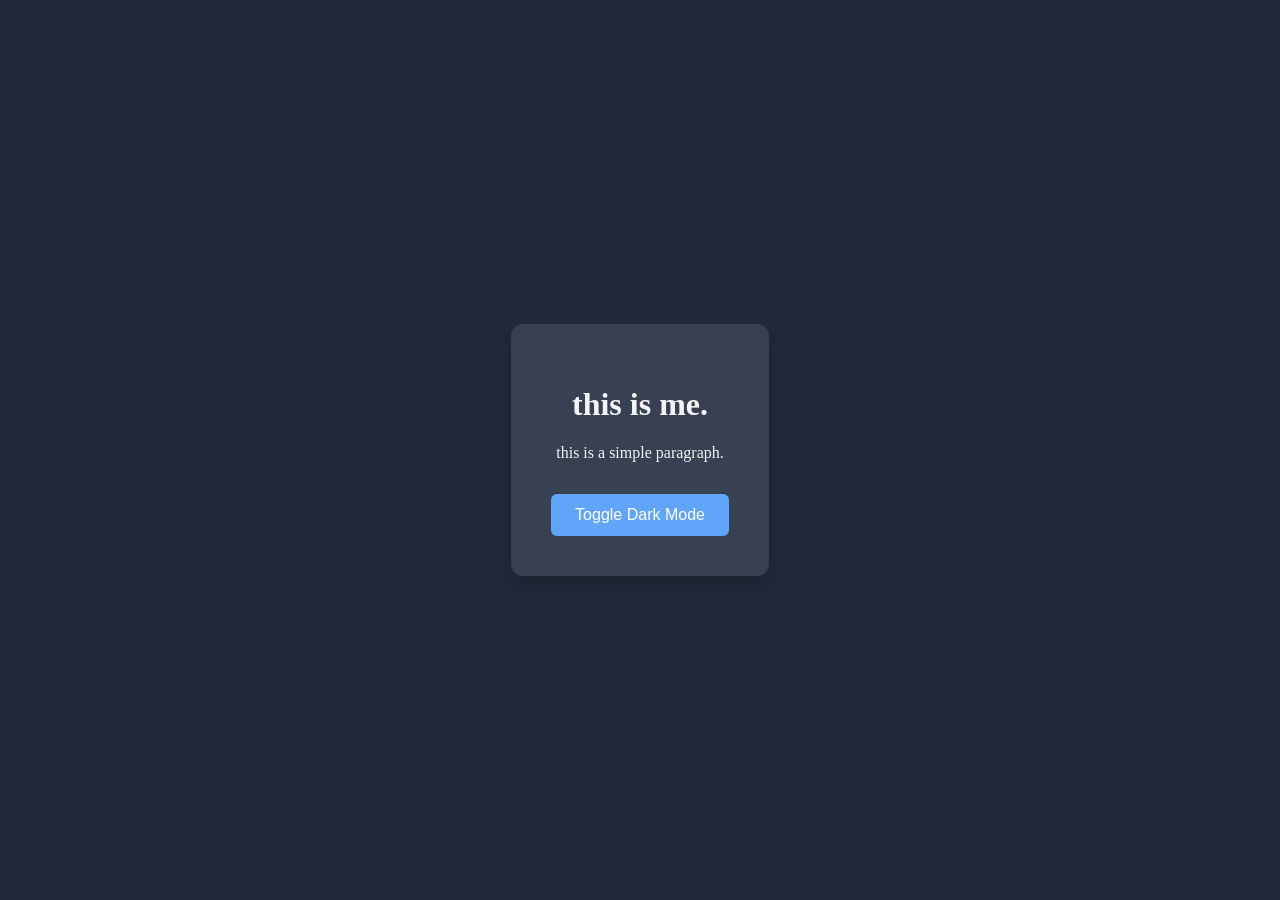
==== index.html @ 1d3a4659 "Update index.html" ====
<!DOCTYPE html>
<html lang="en">
  <head>
    <meta charset="UTF-8">
    <meta name="viewport" content="width=device-width, initial-scale=1.0">

    <title>konjoue or something</title>

    <link rel="stylesheet" href="style.css">
  </head>
  <body class="dark-mode">

    <main class="card">
      <h1 id = "headline">this is me.</h1>
      <p>this is a simple paragraph.</p>

      <button id="themeToggle">Toggle Dark Mode</button>
    </main>

    <script src="script.js"></script>
  </body>
</html>
---- style.css ----
:root 
{
    --bg-color: #f4f4f6;
    --card-bg: #ffffff;
    --text-color: #1f2937;
    --accent-color: #2563eb;
}

body.dark-mode 
{
    --bg-color: #1f2937;
    --card-bg: #374151;
    --text-color: #f4f4f6;
    --accent-color: #60a5fa;
}

body
{
    font-family: Times New Roman, sans-serif;
    background-color: var(--bg-color);
    color: var(--text-color);
    display: flex;
    justify-content: center;
    align-items: center;
    min-height: 100vh;
    margin: 0;
    transition: background-color 0.3s, color 0.3s;
}

.card
{
    background-color: var(--card-bg);
    padding: 2.5rem;
    border-radius: 12px;
    box-shadow: 0 10px 15px -3px rgba(0, 0, 0, 0.1);
    text-align: center;
    max-width: 400px;
}

button
{
    background-color: var(--accent-color);
    color: #ffffff;
    border: none;
    padding: 0.75rem 1.5rem;
    font-size: 1rem;
    border-radius: 6px;
    cursor: pointer;
    margin-top: 1rem;
    transition: opacity 0.2s;
}

button:hover
{
    opacity: 0.9;
}
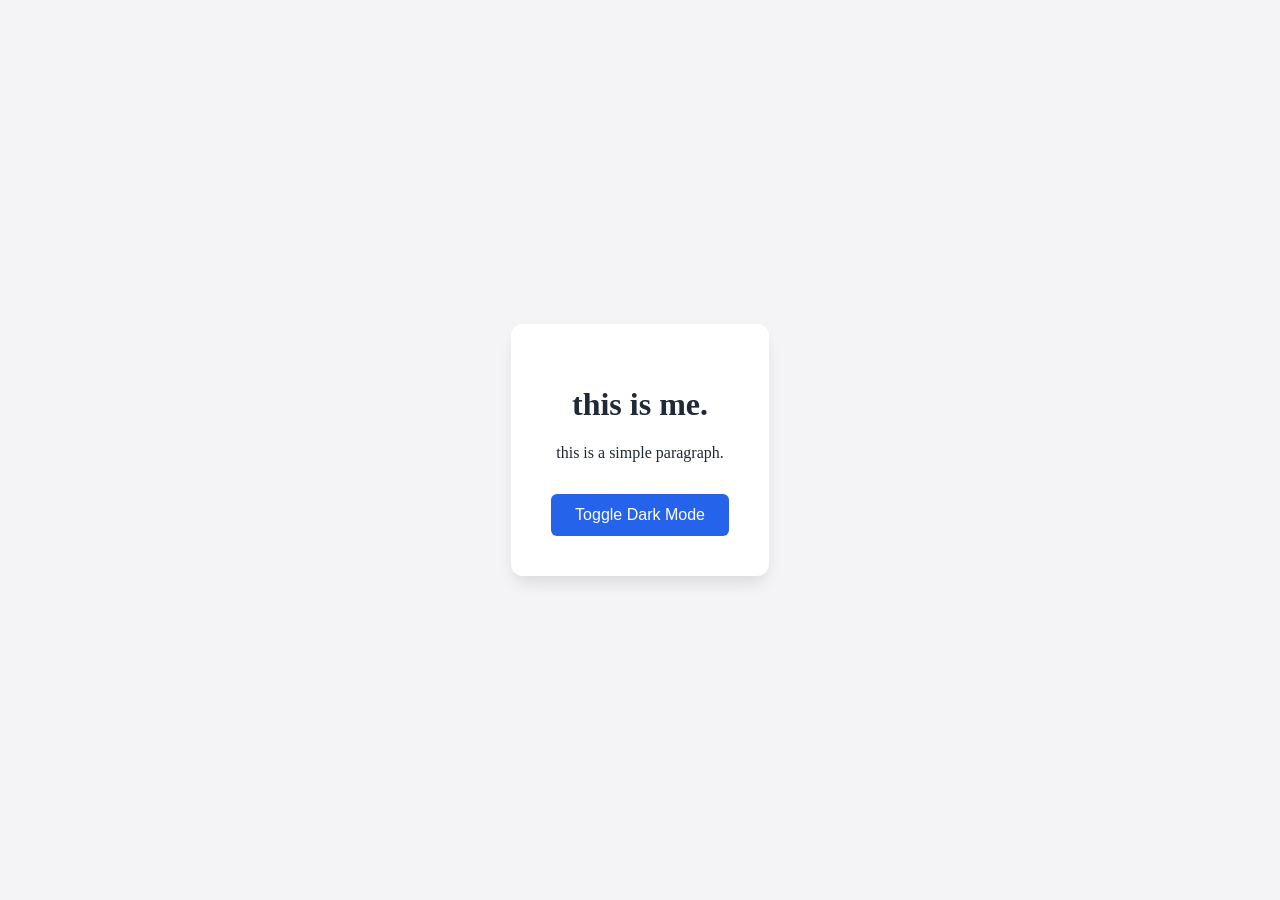
==== commit 0c1b94fa: "Update index.html" ====
--- a/index.html
+++ b/index.html
@@ -8,7 +8,7 @@
 
     <link rel="stylesheet" href="style.css">
   </head>
-  <body class="dark-mode">
+  <body>
 
     <main class="card">
       <h1 id = "headline">this is me.</h1>
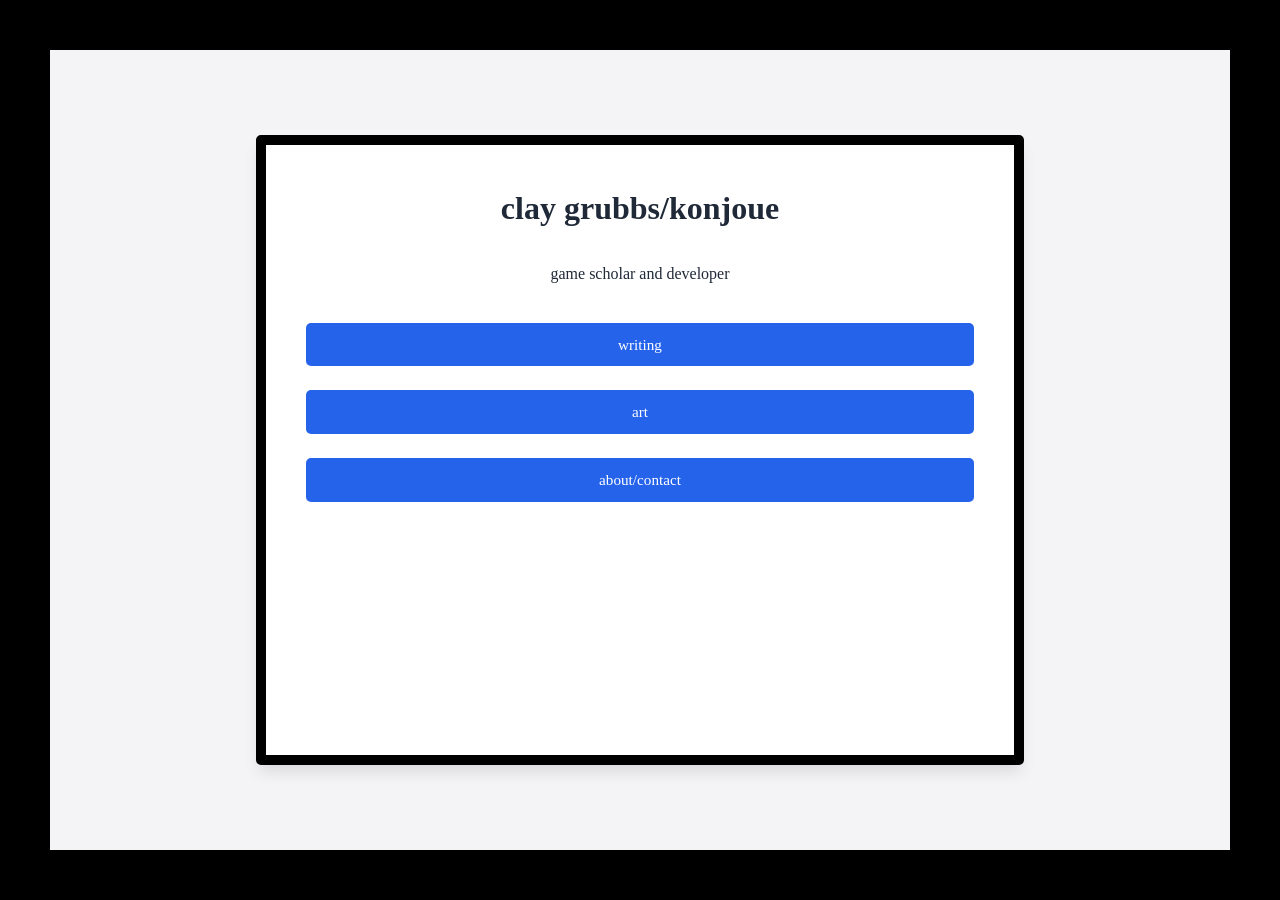
==== commit 6e5c2003: "home screen base layout" ====
--- a/index.html
+++ b/index.html
@@ -11,10 +11,16 @@
   <body>
 
     <main class="card">
-      <h1 id = "headline">this is me.</h1>
-      <p>this is a simple paragraph.</p>
 
-      <button id="themeToggle">Toggle Dark Mode</button>
+      <h1 id = "headline">clay grubbs/konjoue</h1>
+      <p>game scholar and developer</p>
+
+      <div class="btn-container">
+        <a href="writing.html" class="card-btn">writing</a>
+        <a href="art.html" class="card-btn">art</a>
+        <a href="about/contact.html" class="card-btn">about/contact</a>
+      </div>
+
     </main>
 
     <script src="script.js"></script>
--- a/style.css
+++ b/style.css
@@ -16,6 +16,9 @@
 
 body
 {
+    box-sizing: border-box;
+    border: 50px solid black;
+
     font-family: Times New Roman, sans-serif;
     background-color: var(--bg-color);
     color: var(--text-color);
@@ -28,29 +31,66 @@
 }
 
 .card
-{
+  {
+    width: 60vw;
+    height: 70vh; 
+    box-sizing: border-box; 
+
+    /* Add scrollbars inside the card if content overflows on smaller screens */
+    overflow-y: auto;
+
+    border: 10px solid black;
+
+    display: flex;
+    flex-direction: column;
+    align-items: center;
+    justify-content: flex-start;
+  
     background-color: var(--card-bg);
+
     padding: 2.5rem;
-    border-radius: 12px;
+    padding-top: 1.5rem;
+
+    border-radius: 5px;
     box-shadow: 0 10px 15px -3px rgba(0, 0, 0, 0.1);
+
     text-align: center;
-    max-width: 400px;
 }
 
-button
+.btn-container 
 {
-    background-color: var(--accent-color);
-    color: #ffffff;
-    border: none;
-    padding: 0.75rem 1.5rem;
-    font-size: 1rem;
-    border-radius: 6px;
-    cursor: pointer;
-    margin-top: 1rem;
-    transition: opacity 0.2s;
+  display: flex;
+  flex-direction: column;
+  gap: 1.5rem;
+  width: 100%;        
+  margin-top: 1.5rem; 
+  box-sizing: border-box;
 }
 
-button:hover
+.card-btn
+{
+  flex: 1;
+  display: flex;
+  justify-content: center;
+  align-items: center;
+
+  font-family: inherit;
+  margin: 0;
+  width: 100%;
+
+  text-decoration: none;
+  background-color: var(--accent-color);
+  color: white;
+  border: none;
+  padding: 0.8rem 0.5rem;
+  font-size: 0.95rem;
+  border-radius: 5px;
+  cursor: pointer;
+  box-sizing: border-box;
+  transition: opacity 0.2s;
+}
+
+.card-btn:hover
 {
     opacity: 0.9;
 }
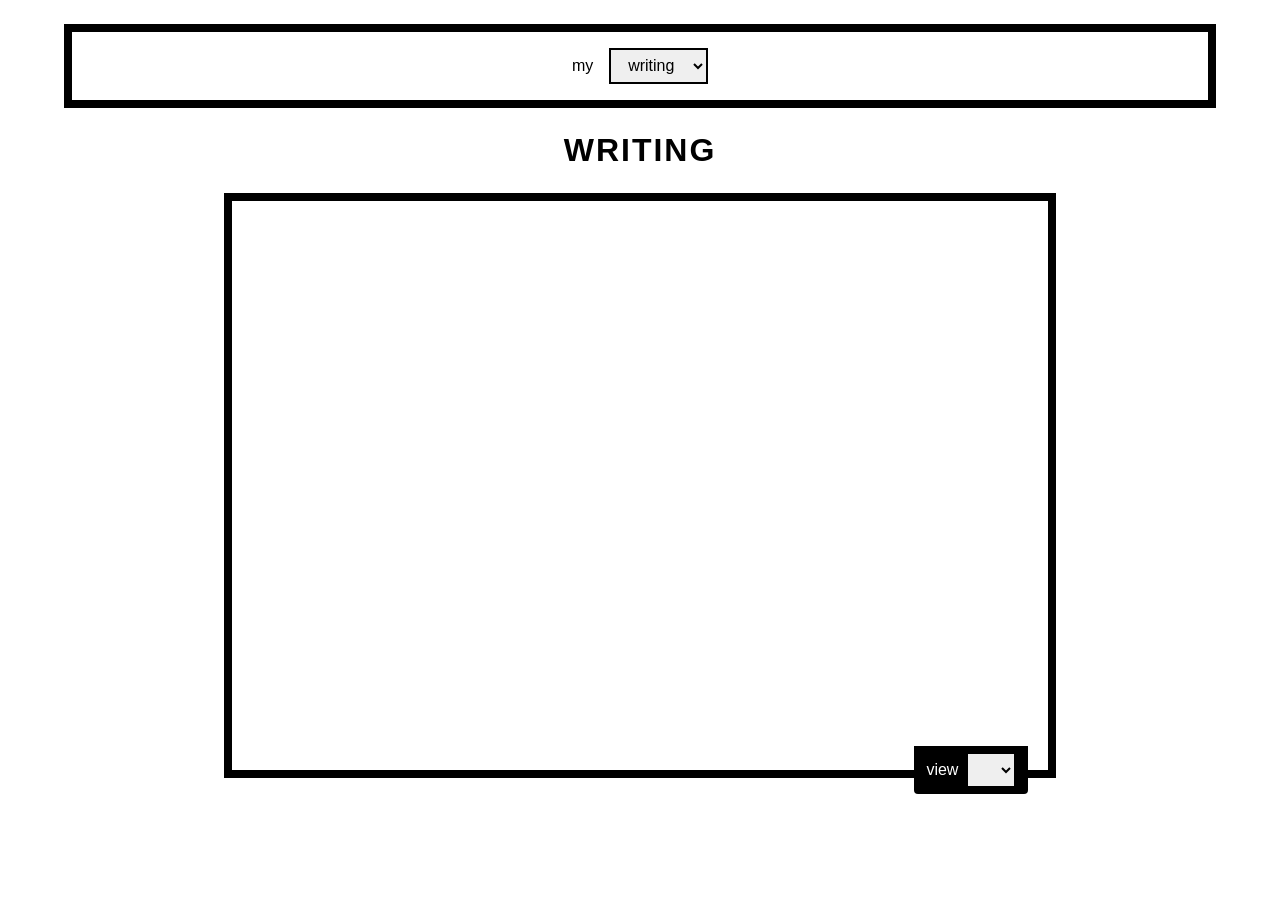
==== commit e56d048f: "different kind of rat" ====
--- a/index.html
+++ b/index.html
@@ -10,19 +10,39 @@
   </head>
   <body>
 
-    <main class="card">
+    <header class="top-nav-card">
 
-      <h1 id = "headline">clay grubbs/konjoue</h1>
-      <p>game scholar and developer</p>
+      <label for="mainCategorySelect">my </label>
+      
+      <select class="dropdown" id="mainCategorySelect">
 
-      <div class="btn-container">
-        <a href="writing.html" class="card-btn">writing</a>
-        <a href="art.html" class="card-btn">art</a>
-        <a href="about/contact.html" class="card-btn">about/contact</a>
-      </div>
+          <option value="writing">writing</option>
+          <option value="art">art</option>
+          <option value="games">games</option>
+      </select>
+    </header>
+
+    <h1 class="section-title" id="mainTitle">writing</h1>
+
+    <main class="pg-container">
+
+      <section class="card central-card">
+        
+        <nav class="card-border-tabs" id="subsectionTabs"></nav>
+
+        <div class="content-display" id="contentDisplay"></div>
+
+        <div class="card-border-bottom">
+          <label for="itemSelect">view </label>
+
+          <select id="itemSelect" class="dropdown"></select>
+        </div>
+
+      </section>
 
     </main>
 
     <script src="script.js"></script>
+    
   </body>
 </html>
--- a/style.css
+++ b/style.css
@@ -1,96 +1,100 @@
-:root 
-{
-    --bg-color: #f4f4f6;
-    --card-bg: #ffffff;
-    --text-color: #1f2937;
-    --accent-color: #2563eb;
+body {
+    background-color: f4f4f4; 
+    font-family: sans-serif;
+    margin: 0;
+    padding: 0;
 }
 
-body.dark-mode 
-{
-    --bg-color: #1f2937;
-    --card-bg: #374151;
-    --text-color: #f4f4f6;
-    --accent-color: #60a5fa;
-}
+.top-nav-card {
+    width: 90vw;
+    margin: 1.5rem auto 0 auto;
+    border: 8px solid black;
+    background-color: white;
+    padding: 1rem 1.5rem;
 
-body
-{
-    box-sizing: border-box;
-    border: 50px solid black;
-
-    font-family: Times New Roman, sans-serif;
-    background-color: var(--bg-color);
-    color: var(--text-color);
     display: flex;
     justify-content: center;
     align-items: center;
-    min-height: 100vh;
-    margin: 0;
-    transition: background-color 0.3s, color 0.3s;
+    gap: 1rem;
+
+    box-sizing: border-box;
 }
 
-.card
-  {
-    width: 60vw;
-    height: 70vh; 
-    box-sizing: border-box; 
+.dropdown {
+    padding: 0.4rem 0.8rem;
+    font-size: 1rem;
+    border: 2px solid black;
+    cursor: pointer;
+}
 
-    /* Add scrollbars inside the card if content overflows on smaller screens */
-    overflow-y: auto;
+.section-title {
+    text-align: center;
+    margin: 1.5rem 0;
+    text-transform: uppercase;
+    letter-spacing: 2px;
+}
 
-    border: 10px solid black;
+.pg-container {
+    display: flex;
+    justify-content: center;
+    width: 100%;
+}
 
+.central-card {
+    position: relative;
+
+    width: 65vw;
+    height: 65vh;
+    border: 8px solid black;
+    background-color: white;
+    box-sizing: border-box;
     display: flex;
     flex-direction: column;
-    align-items: center;
-    justify-content: flex-start;
-  
-    background-color: var(--card-bg);
-
-    padding: 2.5rem;
-    padding-top: 1.5rem;
-
-    border-radius: 5px;
-    box-shadow: 0 10px 15px -3px rgba(0, 0, 0, 0.1);
-
-    text-align: center;
 }
 
-.btn-container 
-{
-  display: flex;
-  flex-direction: column;
-  gap: 1.5rem;
-  width: 100%;        
-  margin-top: 1.5rem; 
-  box-sizing: border-box;
+.card-border-tabs {
+    position: absolute;
+    top: -26px;
+    left: 20px;
+
+    z-index: 2;
+    display: flex;
+    gap: 8px;
 }
 
-.card-btn
-{
-  flex: 1;
-  display: flex;
-  justify-content: center;
-  align-items: center;
+.content-display {
+    flex-grow: 1;
+    padding: 2rem;
+    display: flex;
+    justify-content: center;
+    align-items: center;
 
-  font-family: inherit;
-  margin: 0;
-  width: 100%;
-
-  text-decoration: none;
-  background-color: var(--accent-color);
-  color: white;
-  border: none;
-  padding: 0.8rem 0.5rem;
-  font-size: 0.95rem;
-  border-radius: 5px;
-  cursor: pointer;
-  box-sizing: border-box;
-  transition: opacity 0.2s;
+    overflow: hidden;
+    background-color: fafafa;
 }
 
-.card-btn:hover
-{
-    opacity: 0.9;
+.content-display img {
+    max-width: 100%;
+    max-height: 100%;
+    object-fit: contain;
 }
+
+.content-display iframe {
+    width: 100%;
+    height: 100%;
+    border: none;
+}
+
+.card-border-bottom {
+    position: absolute;
+    bottom: -24px;
+    right: 20px;
+    background: black;
+    color: white;
+    padding: 6px 12px;
+    display: flex;
+    align-items: center;
+    gap: 8px;
+    border-radius: 0 0 4px 4px;
+    z-index: 2;
+}
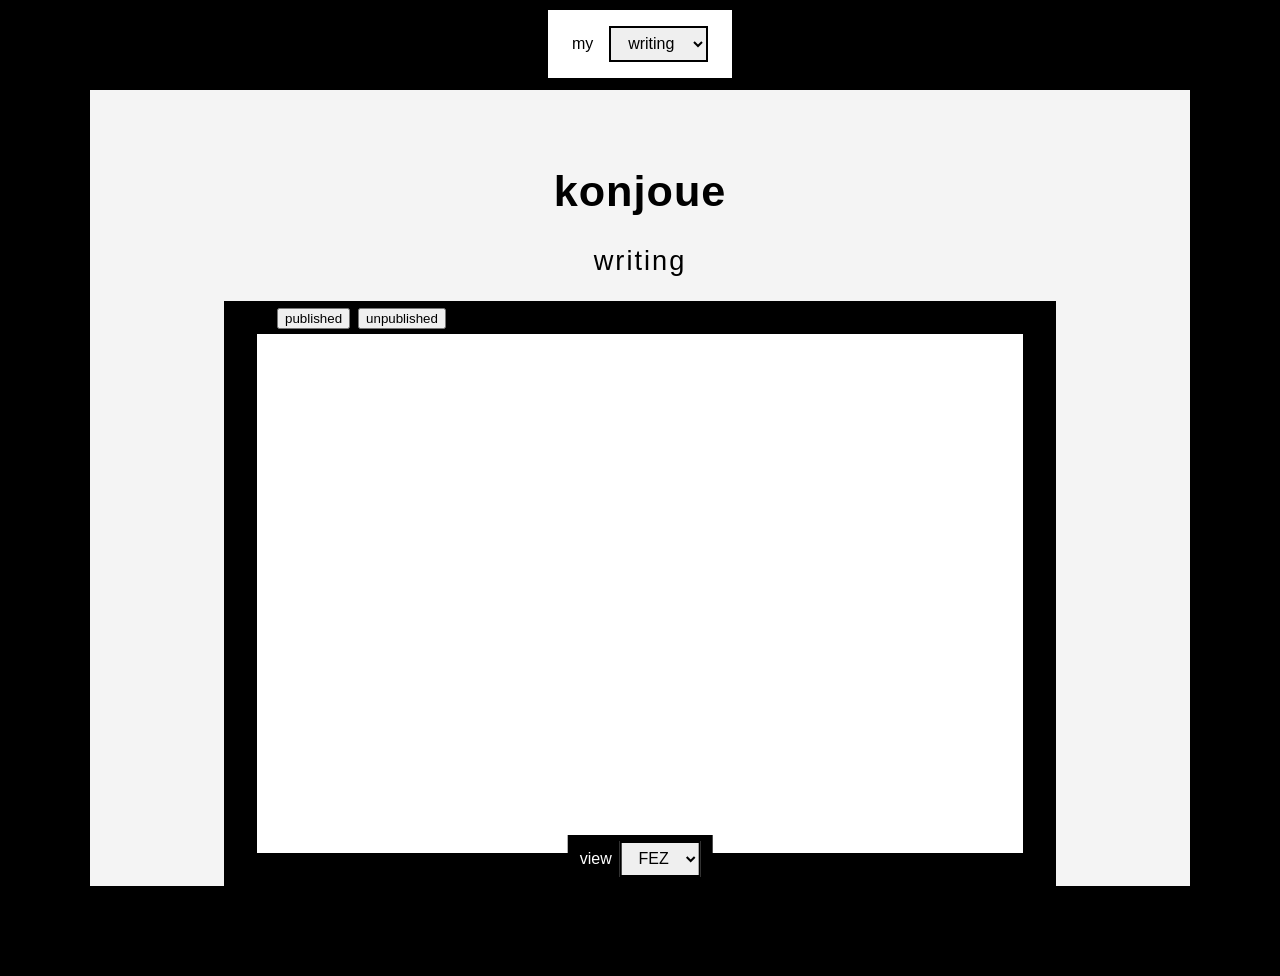
==== commit 95c977d6: "Update index.html" ====
--- a/index.html
+++ b/index.html
@@ -22,7 +22,8 @@
       </select>
     </header>
 
-    <h1 class="section-title" id="mainTitle">writing</h1>
+    <h1 class="name-title">konjoue</h1>
+    <div class="section-title" id="mainTitle">writing</div>
 
     <main class="pg-container">
 
@@ -43,6 +44,6 @@
     </main>
 
     <script src="script.js"></script>
-    
+
   </body>
 </html>
--- a/style.css
+++ b/style.css
@@ -1,14 +1,23 @@
 body {
-    background-color: f4f4f4; 
+    background-color: #f4f4f4; 
     font-family: sans-serif;
     margin: 0;
     padding: 0;
+    min-height: 100vh;
+    box-sizing: border-box;
+
+    border: 90px solid black;
+    position: relative;
 }
 
 .top-nav-card {
-    width: 90vw;
-    margin: 1.5rem auto 0 auto;
+    width: fit-content;
+    margin: 0 auto;
     border: 8px solid black;
+    border-top: none;
+    position: relative;
+    top: -80px;
+    
     background-color: white;
     padding: 1rem 1.5rem;
 
@@ -18,6 +27,14 @@
     gap: 1rem;
 
     box-sizing: border-box;
+}
+
+.name-title {
+    text-align: center;
+    margin-top: 1px;
+    font-weight: bold;
+    font-size: 2.7rem;
+    letter-spacing: 1px;
 }
 
 .dropdown {
@@ -30,7 +47,7 @@
 .section-title {
     text-align: center;
     margin: 1.5rem 0;
-    text-transform: uppercase;
+    font-size: 1.7rem;
     letter-spacing: 2px;
 }
 
@@ -45,7 +62,7 @@
 
     width: 65vw;
     height: 65vh;
-    border: 8px solid black;
+    border: 33px solid black;
     background-color: white;
     box-sizing: border-box;
     display: flex;
@@ -87,8 +104,10 @@
 
 .card-border-bottom {
     position: absolute;
-    bottom: -24px;
-    right: 20px;
+    bottom: -30px;
+    left: 50%;
+    transform: translateX(-50%);
+    
     background: black;
     color: white;
     padding: 6px 12px;
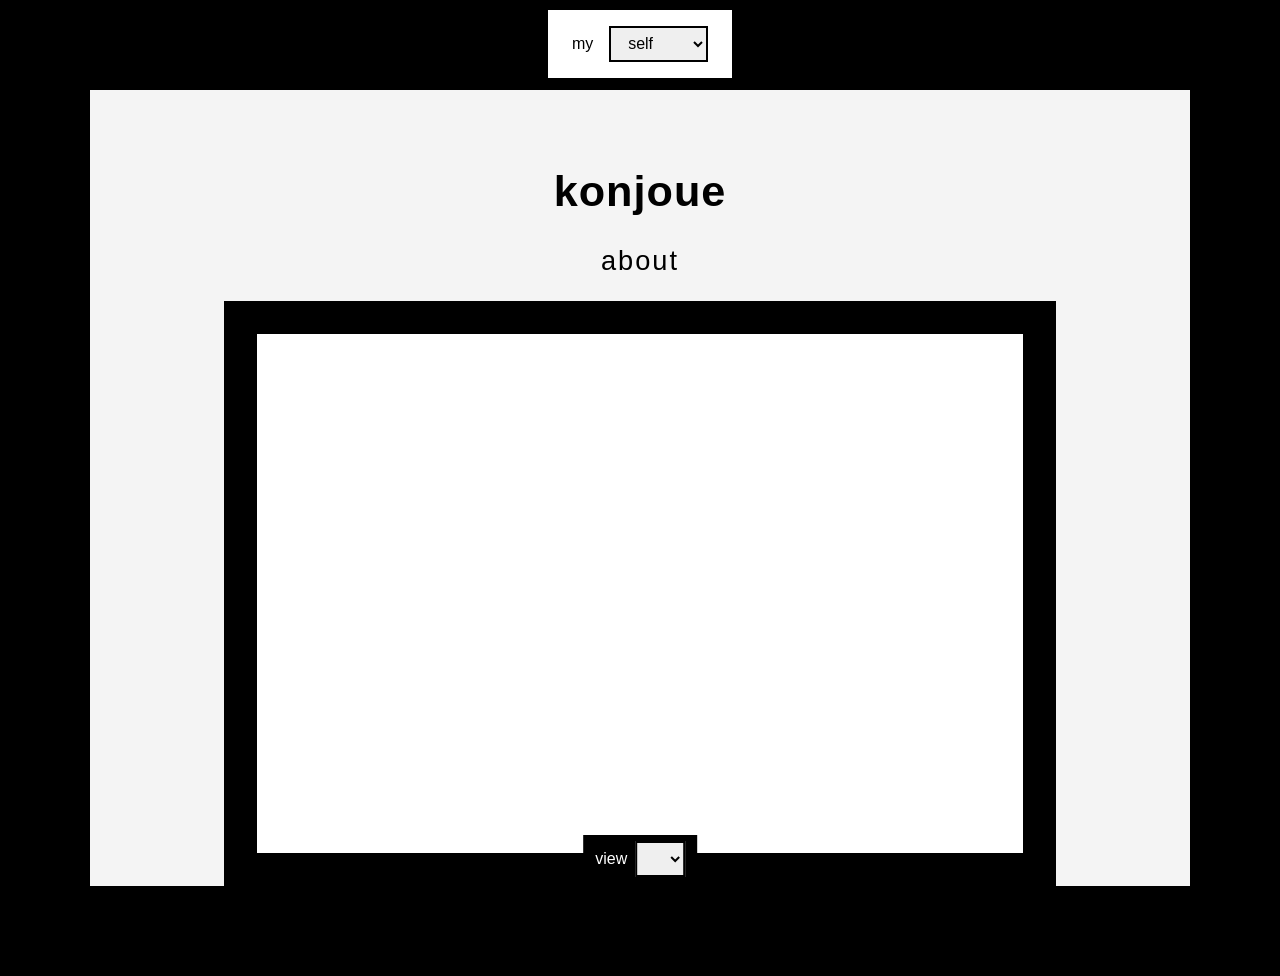
==== commit 9650ac04: "maybe about page" ====
--- a/index.html
+++ b/index.html
@@ -16,6 +16,7 @@
       
       <select class="dropdown" id="mainCategorySelect">
 
+          <option value="about" selected>self</option>
           <option value="writing">writing</option>
           <option value="art">art</option>
           <option value="games">games</option>
@@ -23,7 +24,7 @@
     </header>
 
     <h1 class="name-title">konjoue</h1>
-    <div class="section-title" id="mainTitle">writing</div>
+    <div class="section-title" id="mainTitle">about</div>
 
     <main class="pg-container">
 
--- a/style.css
+++ b/style.css
@@ -116,4 +116,25 @@
     gap: 8px;
     border-radius: 0 0 4px 4px;
     z-index: 2;
+}
+
+.about-container {
+    text-align: center;
+    max-width: 80%;
+    line-height: 1.6;
+}
+
+.profile-pic {
+    width: 120px;
+    height: 120px;
+    border-radius: 50%;
+    border: 4px solid black;
+    margin-bottom: 1rem;
+    object-fit: cover;
+}
+
+.about-container .headline {
+    font-size: 1.1rem;
+    color: #333;
+    margin-bottom: 1rem;
 }
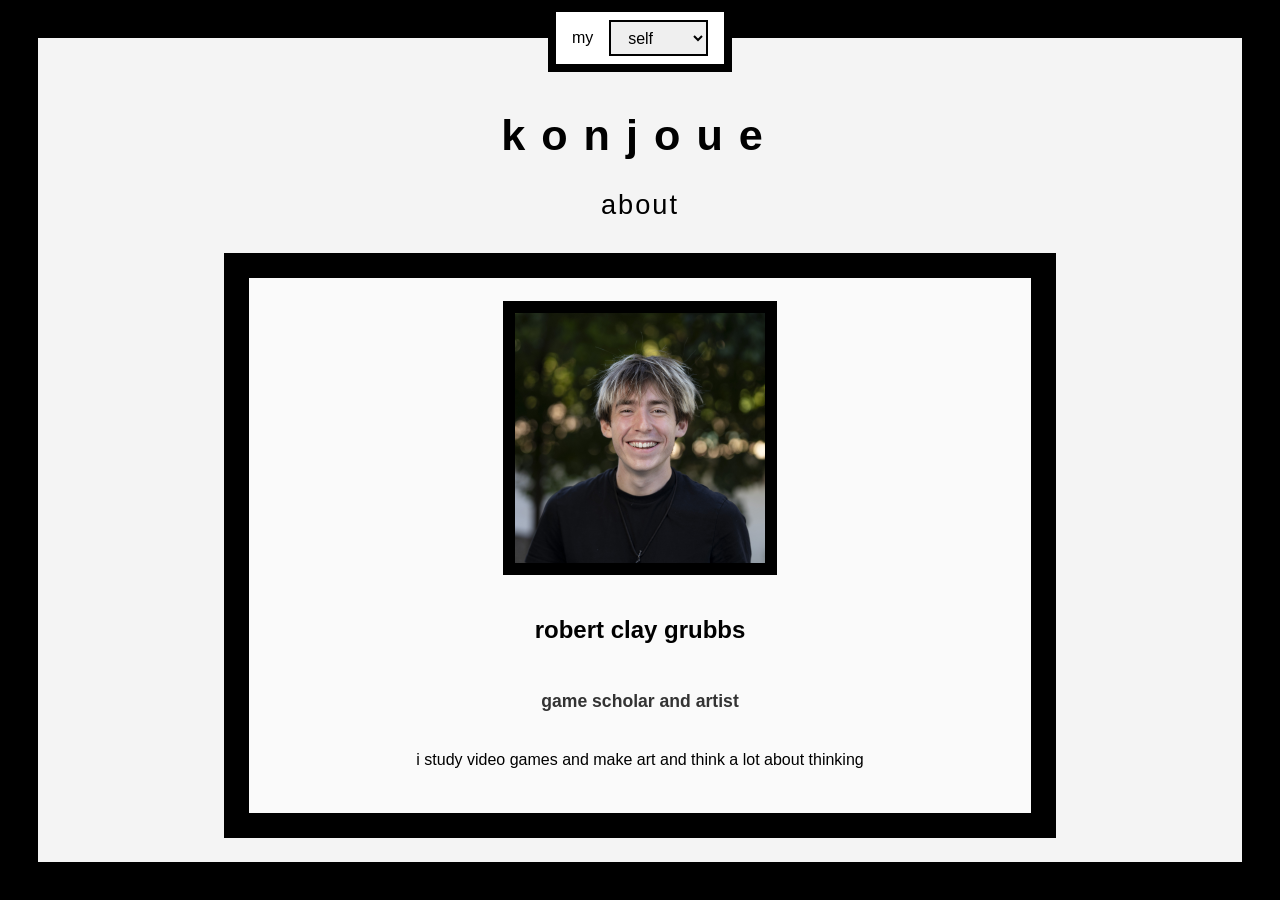
==== commit 33f18d55: "prettier" ====
--- a/index.html
+++ b/index.html
@@ -8,6 +8,7 @@
 
     <link rel="stylesheet" href="style.css">
   </head>
+  
   <body>
 
     <header class="top-nav-card">
@@ -37,7 +38,7 @@
         <div class="card-border-bottom">
           <label for="itemSelect">view </label>
 
-          <select id="itemSelect" class="dropdown"></select>
+          <select class="dropdown" id="itemSelect"></select>
         </div>
 
       </section>
--- a/style.css
+++ b/style.css
@@ -6,7 +6,7 @@
     min-height: 100vh;
     box-sizing: border-box;
 
-    border: 90px solid black;
+    border: 3vw solid black;
     position: relative;
 }
 
@@ -16,10 +16,10 @@
     border: 8px solid black;
     border-top: none;
     position: relative;
-    top: -80px;
+    top: -2vw;
     
     background-color: white;
-    padding: 1rem 1.5rem;
+    padding: .5rem 1rem;
 
     display: flex;
     justify-content: center;
@@ -31,10 +31,10 @@
 
 .name-title {
     text-align: center;
-    margin-top: 1px;
+    margin-top: 1.5vh;
     font-weight: bold;
     font-size: 2.7rem;
-    letter-spacing: 1px;
+    letter-spacing: 1rem;
 }
 
 .dropdown {
@@ -47,6 +47,7 @@
 .section-title {
     text-align: center;
     margin: 1.5rem 0;
+    margin-bottom: 3.5vh;
     font-size: 1.7rem;
     letter-spacing: 2px;
 }
@@ -58,12 +59,12 @@
 }
 
 .central-card {
-    position: relative;
-
     width: 65vw;
     height: 65vh;
-    border: 33px solid black;
+    border: 2vw solid black;
     background-color: white;
+
+    position: relative;
     box-sizing: border-box;
     display: flex;
     flex-direction: column;
@@ -71,12 +72,31 @@
 
 .card-border-tabs {
     position: absolute;
-    top: -26px;
-    left: 20px;
-
+    top: -5%;
+    left: 0px;
+    width: 100%;
     z-index: 2;
     display: flex;
-    gap: 8px;
+    justify-content: space-evenly;
+    pointer-events: none;
+}
+
+.card-border-tabs > * {
+    pointer-events: auto;
+    background-color: black;
+    color: white;
+    font-family: sans-serif;
+    font-size: 1.2rem;
+    padding: .5rem 1rem;
+    border: none;
+    cursor: pointer;
+    font-weight: bold;
+}
+
+.card-border-tabs > *.active {
+    background-color: white;
+    color: black;
+    border: 2px solid black;
 }
 
 .content-display {
@@ -87,7 +107,7 @@
     align-items: center;
 
     overflow: hidden;
-    background-color: fafafa;
+    background-color: #fafafa;
 }
 
 .content-display img {
@@ -119,16 +139,21 @@
 }
 
 .about-container {
+    display: flex;
+    justify-content: center;
+    align-items: center;
+    flex-direction: column;
     text-align: center;
-    max-width: 80%;
     line-height: 1.6;
+
+    padding: 2vw;
+    
 }
 
 .profile-pic {
-    width: 120px;
-    height: 120px;
-    border-radius: 50%;
-    border: 4px solid black;
+    width: clamp(100px, 80%, 250px);
+    aspect-ratio: 1 / 1;
+    border: 1vw solid black;
     margin-bottom: 1rem;
     object-fit: cover;
 }
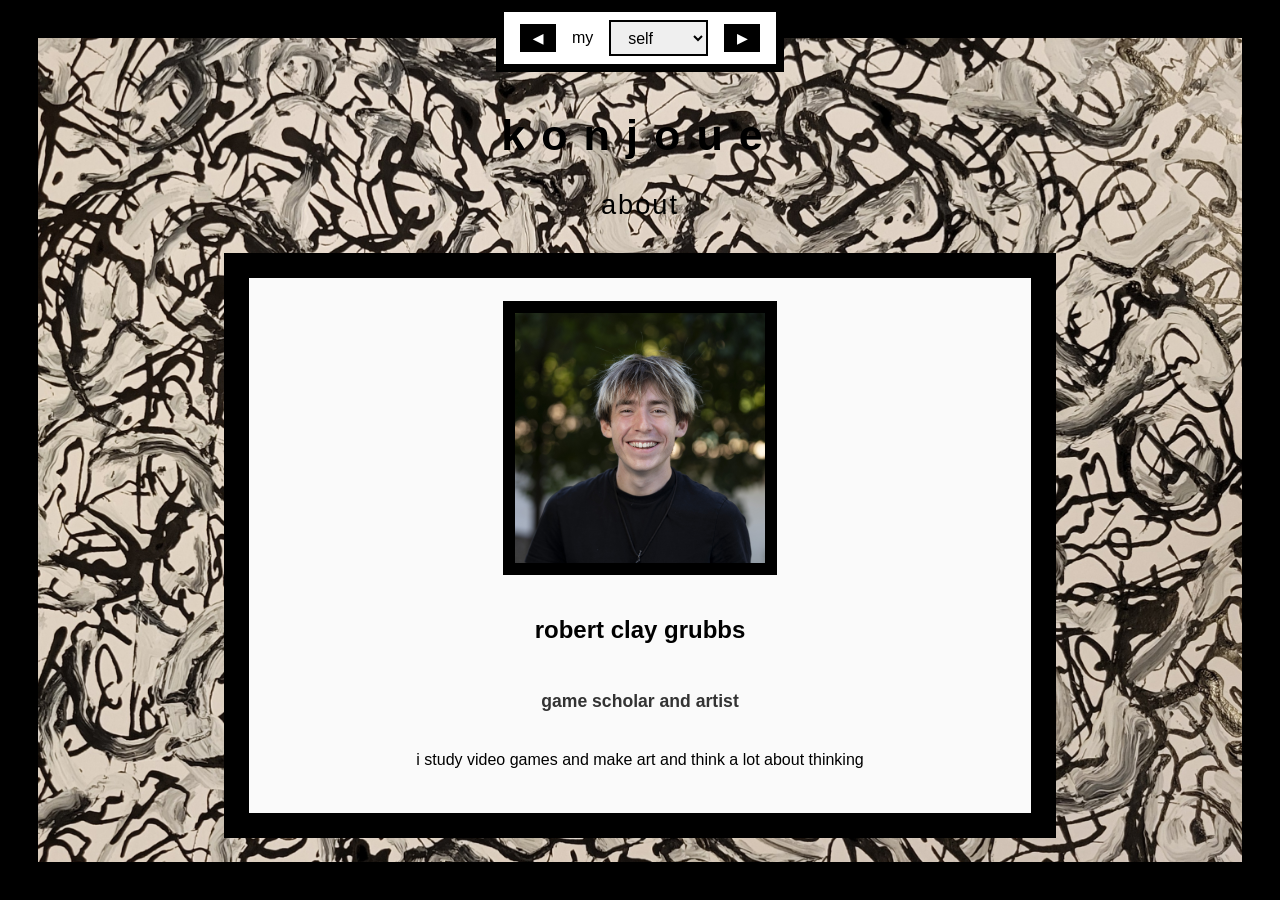
==== commit 822e50c0: "buttons!!!!" ====
--- a/index.html
+++ b/index.html
@@ -8,10 +8,12 @@
 
     <link rel="stylesheet" href="style.css">
   </head>
-  
+
   <body>
 
     <header class="top-nav-card">
+
+      <button id="prevBtnTop" class="nav-arrow">◀</button>
 
       <label for="mainCategorySelect">my </label>
       
@@ -22,6 +24,9 @@
           <option value="art">art</option>
           <option value="games">games</option>
       </select>
+
+      <button id="nextBtnTop" class="nav-arrow">▶</button>
+
     </header>
 
     <h1 class="name-title">konjoue</h1>
@@ -36,9 +41,14 @@
         <div class="content-display" id="contentDisplay"></div>
 
         <div class="card-border-bottom">
+
+          <button id="prevBtnBot" class="nav-arrow">◀</button>
+
           <label for="itemSelect">view </label>
+          <select class="dropdown" id="itemSelect"></select>
 
-          <select class="dropdown" id="itemSelect"></select>
+          <button id="nextBtnBot" class="nav-arrow">▶</button>
+
         </div>
 
       </section>
--- a/style.css
+++ b/style.css
@@ -1,5 +1,13 @@
 body {
-    background-color: #f4f4f4; 
+    
+    background-image: url("images/background.jpg");
+    background-repeat: no-repeat;
+    background-position: center;
+    background-size: cover;
+    background-attachment: fixed;
+
+    background-color: white;
+
     font-family: sans-serif;
     margin: 0;
     padding: 0;
@@ -138,6 +146,19 @@
     z-index: 2;
 }
 
+.nav-arrow {
+    background: black;
+    color: white;
+    border: none;
+    padding: 0.4rem 0.8rem;
+    cursor: pointer;
+    font-weight: bold;
+}
+
+.nav-arrow:hover {
+    background: #333;
+}
+
 .about-container {
     display: flex;
     justify-content: center;
